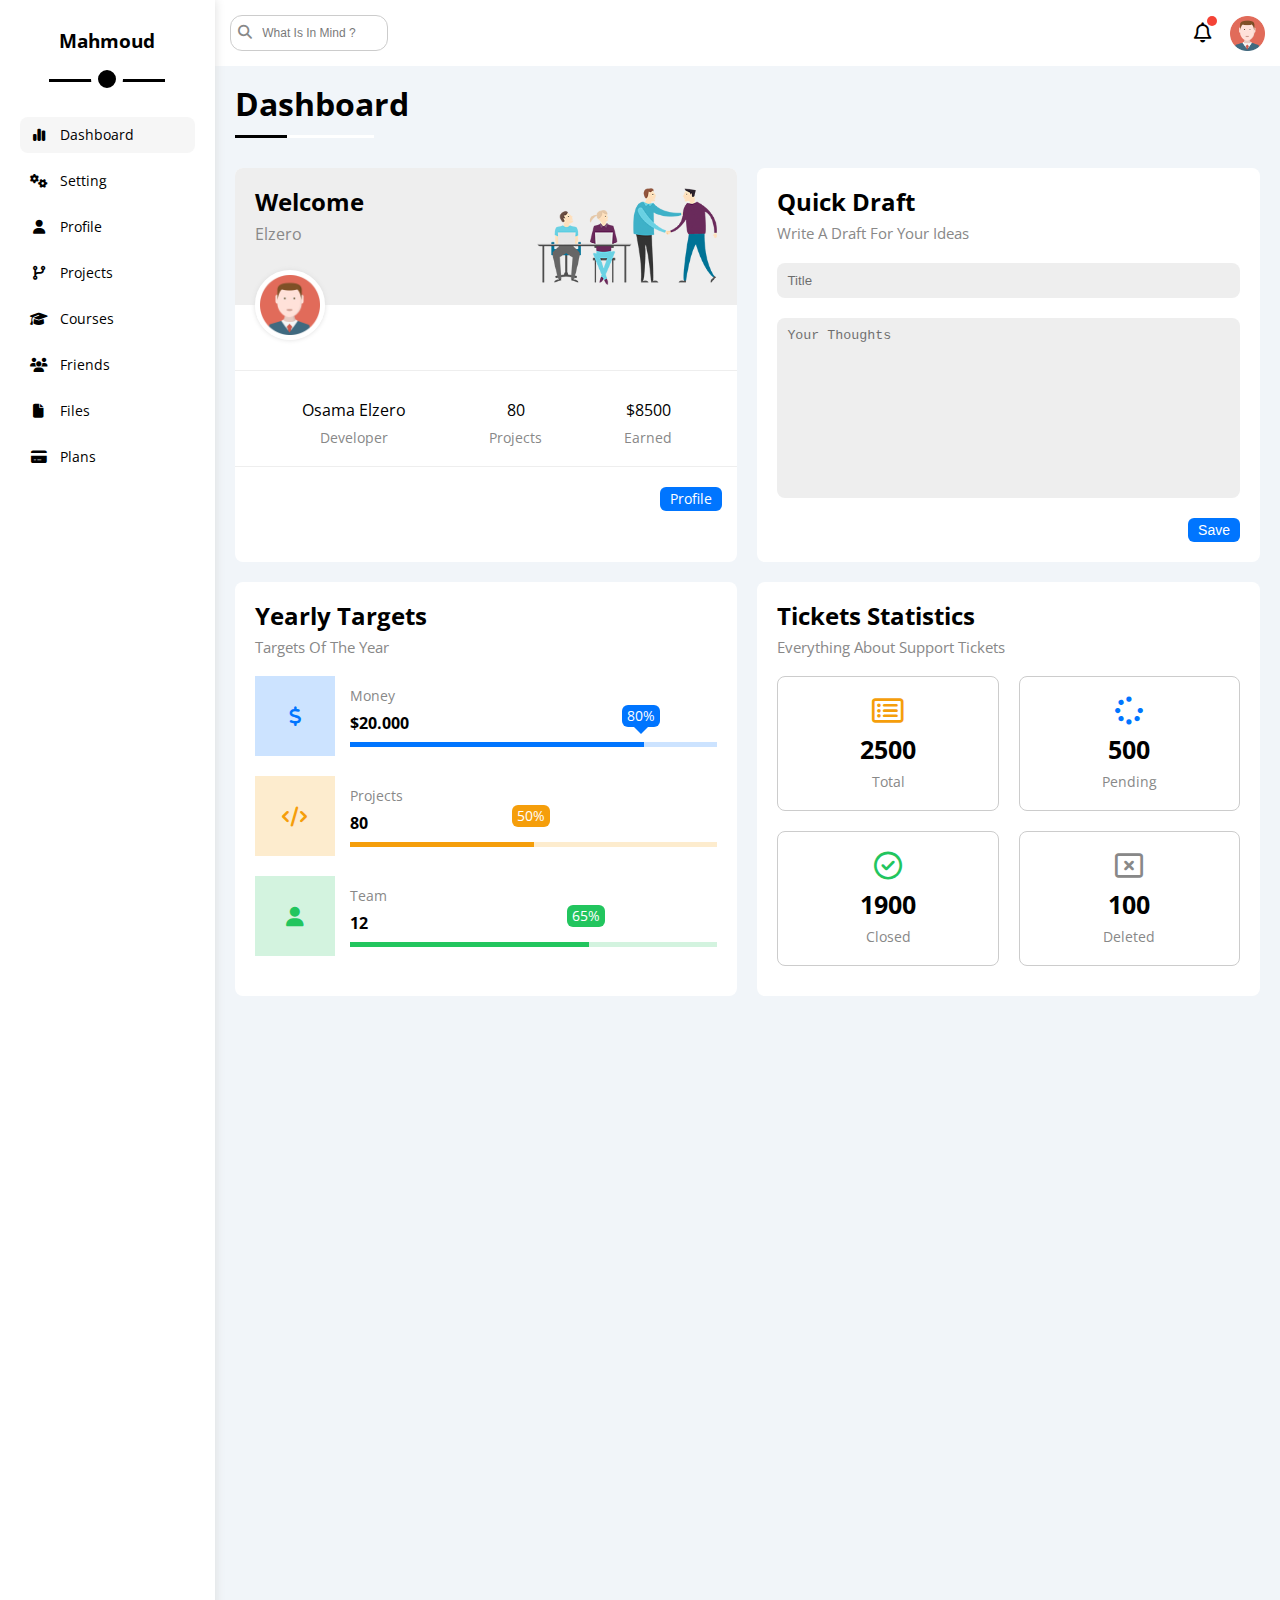
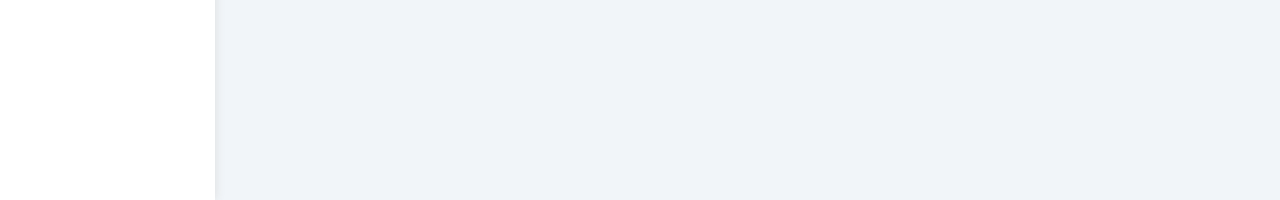
==== Dashboard/index.html @ 04a189db "initial files upload" ====
<!DOCTYPE html>
<html lang="en">

<head>
    <meta charset="UTF-8">
    <meta name="viewport" content="width=device-width, initial-scale=1.0">
    <!-- font awasome library -->
    <link rel="stylesheet" href="css/all.min.css">
    <link rel="stylesheet" href="css/normalize.css">
    <link rel="stylesheet" href="css/FrameWork.css">
    <!-- main css file -->
    <link rel="stylesheet" href="css/ultimate.css">
    <!-- google font -->
    <link rel="preconnect" href="https://fonts.googleapis.com">
    <link rel="preconnect" href="https://fonts.gstatic.com" crossorigin>
    <link href="https://fonts.googleapis.com/css2?family=Open+Sans:wght@300;400;500;600;700;800&display=swap" rel="stylesheet">
    <title>Dashboard</title>
</head>

<body>
    <div class="container d-flex">

        <!-- start sidebar -->
        <div class="sidebar bg-white p-20 p-relative">
            <h3 class="p-relative text-cen mt-0 m-20">mahmoud</h3>
            <ul>
                <li>
                    <a href="#" class="active d-flex align-cen fs-14 c-black rad-8 p-10">
                        <i class="fa-solid fa-chart-simple fa-fw"></i>
                        <span class="hide-mobile">Dashboard</span>
                    </a>
                </li>
                <li>
                    <a href="#" class="d-flex align-cen fs-14 c-black rad-8 p-10">
                        <i class="fa-solid fa-gears fa-fw"></i>
                        <span class="hide-mobile">setting</span>
                    </a>
                </li>
                <li>
                    <a href="#" class="d-flex align-cen fs-14 c-black rad-8 p-10">
                        <i class="fa-solid fa-user fa-fw"></i>
                        <span class="hide-mobile">profile</span>
                    </a>
                </li>
                <li>
                    <a href="#" class="d-flex align-cen fs-14 c-black rad-8 p-10">
                        <i class="fa-solid fa-code-branch fa-fw"></i>
                        <span class="hide-mobile">projects</span>
                    </a>
                </li>
                <li>
                    <a href="#" class="d-flex align-cen fs-14 c-black rad-8 p-10">
                        <i class="fa-solid fa-graduation-cap fa-fw"></i>
                        <span class="hide-mobile">courses</span>
                    </a>
                </li>
                <li>
                    <a href="#" class="d-flex align-cen fs-14 c-black rad-8 p-10">
                        <i class="fa-solid fa-users fa-fw"></i>
                        <span class="hide-mobile">friends</span>
                    </a>
                </li>
                <li>
                    <a href="#" class="d-flex align-cen fs-14 c-black rad-8 p-10">
                        <i class="fa-solid fa-file fa-fw"></i>
                        <span class="hide-mobile">files</span>
                    </a>
                </li>
                <li>
                    <a href="#" class="d-flex align-cen fs-14 c-black rad-8 p-10">
                        <i class="fa-solid fa-credit-card fa-fw"></i>
                        <span class="hide-mobile">plans</span>
                    </a>
                </li>
            </ul>
        </div>
        <!-- end sidebar -->
        <!-- -------------------------------------------------------------------- -->
        <div class="content w-full">
            <!-- start header -->
            <div class="header bg-white p-15 normal-flex">
                <div class="search">
                    <i class="fas fa-search fa-fw"></i>
                    <input class="p-10" type="search" placeholder="what is in mind ?">
                </div>
                <div class="icons d-flex align-cen">
                    <span class="p-relative">
                        <i class="fa-regular fa-bell fa-lg"></i>
                    </span>
                    <img src="images/avatar.png" alt="header-img">
                </div>
            </div>
            <!-- end header -->
            <h1 class="p-relative m-20">Dashboard</h1>
            <!-- start grid -->
            <div class="wrapper d-grid gap-20">
                <div class="w bg-white block-mobile text-cen-mobile rad-8">
                    <div class="header normal-flex bg-eee p-20">
                        <div class="text">
                            <h2>welcome</h2>
                            <p>elzero</p>
                        </div>
                        <img class="hide-mobile" src="images/welcome.png" alt="welcome section">
                    </div>
                    <div class="pro-pic">
                        <div class="img">
                            <img src="images/avatar.png" alt="profile picture">
                        </div>
                    </div>
                    <div class="info">
                        <ul class="d-flex fs-14 align-cen space-evenly p-20">
                            <li class="text-cen">
                                <h3 class="m-10 f-w-normal ">osama elzero</h3>
                                <p class="c-grey">developer</p>
                            </li>
                            <li class=" text-cen">
                                <h3 class="p-10 text-cen f-w-normal">80</h3>
                                <p class="c-grey ">projects</p>
                            </li>
                            <li class=" text-cen">
                                <h3 class="p-10 text-cen f-w-normal">$8500</h3>
                                <p class="c-grey ">earned</p>
                            </li>
                        </ul>
                    </div>
                    <a class="fs-14 d-block w-fit rad-6 bg-blue c-white btn-shape" href="#">profile</a>
                </div>
                <div class="q-d bg-white p-20 rad-8">
                    <h2 class="mb-10">quick draft</h2>
                    <p class="mb-20 c-grey fs-15">write a draft for your ideas</p>
                    <form action="">
                        <input class="d-block mb-20 w-full p-10 b-none bg-eee rad-8" type="text" placeholder="title">
                        <textarea class="d-block mb-20 w-full p-10 b-none bg-eee rad-8" placeholder="your thoughts"></textarea>
                        <input class="d-block bg-blue b-none fs-14 w-fit c-white rad-6 btn-shape" type="submit" value="save">
                    </form>
                </div>
                <div class="y-t bg-white p-20 rad-8">
                    <h2 class="mb-10">yearly targets</h2>
                    <p class="mb-20 c-grey fs-15">targets of the year</p>
                    <div class="box blue mb-20 d-flex align-cen">
                        <div class="icon flex-center">
                            <i class="fa-solid fa-dollar-sign fa-lg c-blue "></i>
                        </div>
                        <div class="details">
                            <span class="fs-14 c-grey">money</span>
                            <span class="d-block mt-10 mb-10 fw-bold">$20.000</span>
                            <div class="prog p-relative">
                                <span class="blue bg-blue" style="width: 80%;">
                                <span class="bg-blue">80%</span>
                                </span>
                            </div>
                        </div>
                    </div>
                    <div class="box orange mb-20 d-flex align-cen">
                        <div class="icon flex-center">
                            <i class="fa-solid fa-code fa-lg c-orange "></i>
                        </div>
                        <div class="details">
                            <span class="fs-14 c-grey">projects</span>
                            <span class="d-block mt-10 mb-10 fw-bold">80</span>
                            <div class="prog p-relative">
                                <span class="orange bg-orange" style="width: 50%;">
                                <span class="bg-orange">50%</span>
                                </span>
                            </div>
                        </div>
                    </div>
                    <div class="box green mb-20 d-flex align-cen">
                        <div class="icon flex-center">
                            <i class="fa-solid fa-user fa-lg c-green"></i>
                        </div>
                        <div class="details">
                            <span class="fs-14 c-grey">team</span>
                            <span class="d-block mt-10 mb-10 fw-bold">12</span>
                            <div class="prog p-relative">
                                <span class="green bg-green" style="width: 65%;">
                                <span class="bg-green">65%</span>
                                </span>
                            </div>
                        </div>
                    </div>
                </div>
                <div class="t-s bg-white p-20 rad-8">
                    <h2 class="mb-10">Tickets Statistics</h2>
                    <p class="mb-20 c-grey fs-15">Everything About Support Tickets</p>
                    <div class="container-box d-flex text-cen wrap gap-20">
                        <div class="box p-20 rad-8 fs-14 c-grey">
                            <i class="fa-regular fa-rectangle-list fa-2x mb-10 c-orange"></i>
                            <span class="d-block c-black fw-bold fs-25 mb-10">2500</span>
                            total
                        </div>
                        <div class="box p-20 rad-8 fs-14 c-grey">
                            <i class="fa-solid fa-spinner fa-2x mb-10 c-blue"></i>
                            <span class="d-block c-black fw-bold fs-25 mb-10">500</span>
                            pending
                        </div>
                        <div class="box p-20 rad-8 fs-14 c-grey">
                            <i class="fa-regular fa-circle-check fa-2x mb-10 c-green"></i>
                            <span class="d-block c-black fw-bold fs-25 mb-10">1900</span>
                            closed
                        </div>
                        <div class="box p-20 rad-8 fs-14 c-grey">
                            <i class="fa-regular fa-rectangle-xmark fa-2x mb-10 c-red"></i>
                            <span class="d-block c-black fw-bold fs-25 mb-10">100</span>
                            deleted
                        </div>
                    </div>
                </div>
            </div>
            <!-- end grid -->
        </div>
    
    </div>
</body>

</html>
---- Dashboard/css/FrameWork.css ----
:root{
    --blue-col: #0075ff;
    --blue-col-alt: #0d69d5;
    --orange-col: #f59e0b;
    --green-col: #22c55e;
    --red-col: #f44336;
    --gray-col: #888;
}
/* start box */
.d-block{
    display: block;
}
.d-flex{
    display: flex;
}
.space-evenly{
    justify-content: space-around;
}
.align-cen{
    align-items: center;
}
.wrap{
    flex-wrap: wrap;
}
.d-grid{
    display: grid;
}
.gap-20{
    gap: 20px;
}
.w-full{
    width: 100%;
}
.w-fit{
    width: fit-content;
}
/* end box */
/* --------------------------------------- */
/* start padding and margin and border*/
.p-10{
    padding: 10px;
}
.p-15{
    padding: 15px;
}
.p-20{
    padding: 20px;
}
.m-10{
    margin: 10px;
}
.m-20{
    margin: 20px;
}
.mt-10{
    margin-top: 10px;
}
.mt-0{
    margin-top: 0;
}
.mb-10{
    margin-bottom: 10px;
}
.mb-20{
    margin-bottom: 20px;
}
.b-none{
    border: none;
}
.rad-6{
    border-radius: 6px;
}
.rad-8{
    border-radius: 8px;
}
/* end padding and margin and border*/
/* ------------------------------------------ */
/* start color */
.bg-white{
    background-color: white;
}
.bg-blue{
    background-color: var(--blue-col);
}
.bg-orange{
    background-color: var(--orange-col);
}
.bg-green{
    background-color: var(--green-col);
}
.bg-eee{
    background-color: #eee;
}
.c-black{
    color: black;
}
.c-white{
    color: white;
}
.c-grey{
    color: var(--gray-col);
}
.c-blue{
    color: var(--blue-col);
}
.c-orange{
    color: var(--orange-col);
}
.c-green{
    color: var(--green-col);
}
/* end color */
/* --------------------------------------------- */
/* start position */
.p-relative{
    position: relative;
}
/* end position */
/* ----------------------------------------------- */
/* start font */
.text-cen{
    text-align: center;
}
.fs-14{
    font-size: 14px;
}
.fs-15{
    font-size: 15px;
}
.fs-25{
    font-size: 25px;
}
.f-w-normal{
    font-weight: normal;
}
.fw-bold{
    font-weight: bold;
}
/* end font */
/* ---------------------------------------------- */
/* start media */
@media (max-width: 767px) {
    .hide-mobile{
        display: none;
    }
}
@media (max-width: 767px) {
    .text-cen-mobile{
        text-align: center;
    }
    .block-mobile{
        display: block;
    }
}
/* end media */
/* --------------------------------------------- */
/* start componant */
.flex-center{
    display: flex;
    justify-content: center;
    align-items: center;
}
.normal-flex{
    display: flex;
    justify-content: space-between;
    align-items: center;
}
.btn-shape{
    padding: 4px 10px;
}
/* end componant */
---- Dashboard/css/ultimate.css ----
:root{
    --main-transition: 0.4s;
    --blue-col: #0075ff;
    --blue-col-alt: #0d69d5;
    --orange-col: #f59e0b;
    --green-col: #22c55e;
    --red-col: #f44336;
    --gray-col: #888;
}
*{
    box-sizing: border-box;
    margin: 0;
    padding: 0;
    text-transform: capitalize;
}
*:focus{
    outline: none;
}
body{
    font-family: 'Open Sans', sans-serif;
    margin: 0;
}
ul{
    list-style: none;
    padding: 0;
}
a{
    text-decoration: none;
}
::-webkit-scrollbar{
    width: 15px;
}
::-webkit-scrollbar-track{
    background-color: white;
}
::-webkit-scrollbar-thumb{
    background-color: var(--blue-col);
}
::-webkit-scrollbar-thumb:hover{
    background-color: var(--blue-col-alt);
}
.container{
    background-color: #f1f5f9;
    min-height: 200vh;
}
.container .content h1{
    width: fit-content;
    padding-bottom: 15px;
    margin-bottom: 30px;
}
.container .content h1::before,
.container .content h1::after{
    content: "";
    position: absolute;
    height: 3px;
    left: 0;
    bottom: 0;
}
.container .content h1::before{
    width: 80%;
    background-color: white;
}
.container .content h1::after{
    width: 30%;
    background-color: black;
}
/* --------------------------------------------------- */
/* start sidebar */
.content{
    overflow: hidden;
}
.container .sidebar{
    width: 250px;
    box-shadow: 0 0 10px #ddd;
}
.container .sidebar h3{
    margin-bottom: 55px;
    width: fit-content;
    margin-left: auto;
    margin-right: auto;
    padding: 10px;
}
.container .sidebar h3::before,
.container .sidebar h3::after{
    content: "";
    position: absolute;
    background-color: black;
}
.container .sidebar h3::before{
    width: 100%;
    height: 3px;
    bottom: -20px;
    left: 0;
}
.container .sidebar h3::after{
    width: 18px;
    height: 18px;
    border-radius: 50%;
    border: 7px solid white;
    bottom: -33px;
    left: 50%;
    transform: translateX(-50%);
}
.container .sidebar ul li a{
    transition: var(--main-transition);
    margin-bottom: 10px;
}
.container .sidebar ul li a:hover,
.container .sidebar ul li a.active{
    background-color: #f6f6f6;
}
.container .sidebar ul li a span{
    font-size: 14px;
    margin-left: 12px;
}
@media (max-width: 767px) {
    .container .sidebar{
        width: 60px;
        padding: 10px
    }
    .container .sidebar h3{
        font-size: 10px;
        margin: 0 auto 0 -5px;
        padding: 10px 0 20px;
    }
    .container .sidebar h3::before,
    .container .sidebar h3::after{
        display: none;
    }
    .container .sidebar ul li a{
        margin-bottom: 5px;
    }
}
/* end sidebar */
/* ------------------------------------------------- */
/* start content header */
.container .content .header .search{
    border: 1px solid #ccc;
    border-radius: 12px;
    padding: 5px;
}
.container .content .header .search i{
    color: var(--gray-col);
    font-size: 14px;
    font-weight: bold;
}
.container .content .header .search input{
    padding: 5px;
    width: 125px;
    border: none;
    font-size: 12px;
    transition: var(--main-transition);
}
.container .content .header .search input:focus{
    width: 170px;
}
.container .content .header .search input:focus::placeholder{
    color: white;
}
.container .content .header .icons span{
    margin-right: 18px;
}
.container .content .header .icons span::before{
    content: "";
    position: absolute;
    width: 10px;
    height: 10px;
    border-radius: 50%;
    background-color: var(--red-col);
    right: -5px;
    top: -8px;
}
.container .content .header .icons img{
    width: 35px;
}
/* end content header */
/* ----------------------------------- */
/* start grid */
.wrapper{
    grid-template-columns: repeat(auto-fill , minmax(450px, 1fr));
    margin-left: 20px;
    margin-right: 20px;
}
@media (max-width: 767px) {
    .wrapper{
        grid-template-columns: minmax(200px , 1fr);
        margin: 0 10px;
    }
}
/* start welcome */
.container .content .wrapper .w{
    overflow: hidden;
}
.container .content .wrapper .w .header .text{
    align-self: start;
} 
.container .content .wrapper .w .header .text h2{
    margin: 0 0 10px 0;
} 
.container .content .wrapper .w .header .text p{
    color: var(--gray-col);
} 
.container .content .wrapper .w .header img{
    max-width: 100%;
    width: 180px;
}
.container .content .wrapper .w .info ul {
    border-top: 1px solid #eee;
    border-bottom: 1px solid #eee;
}
.container .content .wrapper .w .pro-pic{
    height: 100px;
} 
.container .content .wrapper .w .pro-pic .img{
    width: 70px;
    height: 70px;
    border: 5px solid white;
    border-radius: 50%;
    box-shadow: 0 0 5px #ddd;
    margin-left: 20px;
    margin-top: -35px;
}
.container .content .wrapper .w .pro-pic .img img{
    max-width: 100%;
}
.container .content .wrapper .w a{
    margin: 20px 15px 30px auto;
}
.container .content .wrapper .w a:hover{
    background-color: var(--blue-col-alt);
}
@media (max-width: 767px) {
    .container .content .wrapper .w .header .text{
        flex: 1;
    }
    .container .content .wrapper .w .pro-pic .img{
        margin: 0 auto;
    }
}
/* end welcome */
/* -------------------------------- */
/* start q-d */
.q-d form textarea{
    resize: none;
    min-height: 180px;
}
.q-d form input[type=submit]{
    margin: 10px 0 0 auto;
    transition: var(--main-transition);
    cursor: pointer;
}
.q-d form input[type=submit]:hover{
    background-color: var(--blue-col-alt);
}
/* end q-d */
/* ------------------------------- */
/* start targets */
.y-t .box .icon{
    width: 80px;
    height: 80px;
    margin-right: 15px;
}
.y-t .details{
    flex: 1;
}
.y-t .details .prog{
    height: 5px;
}
.y-t .details .prog > span{
    position: absolute;
    left: 0;
    top: 0;
    height: 100%;
}
.y-t .details .prog > span span{
    position: absolute;
    bottom: 20px;
    right: -16px;
    color: white;
    padding: 3px 5px;
    border-radius: 6px;
    font-size: 14px;
}
.y-t .details .prog > .blue span::before{
    content: "";
    position: absolute;
    border-color: transparent;
    border-width: 7px;
    border-style: solid;
    bottom: -14px;
    border-top-color: var(--blue-col);
    left: 50%;
    transform: translateX(-50%);
}
.y-t .details .prog > .orange span::before{
    border-top-color: var(--orange-col);
}
.y-t .details .prog > .green span::before{
    border-top-color: var(--green-col);
}
.blue .icon ,
.blue .prog{
    background-color: rgb(0 117 255 / 20%);
}
.orange .icon ,
.orange .prog{
    background-color: rgb(245 158 11 / 20%);
}
.green .icon ,
.green .prog{
    background-color: rgb(34 197 94 / 20%);
}
/* end targets */
/* start statistics  */
.t-s .container-box .box{
    border: 1px solid #ccc;
    width: calc(50% - 10px);
}
@media (max-width: 767px) {
    .t-s .container-box .box{
        width: 100%;
    }
}
/* end statistics  */
/* ---------------------------------- */
/* end grid */
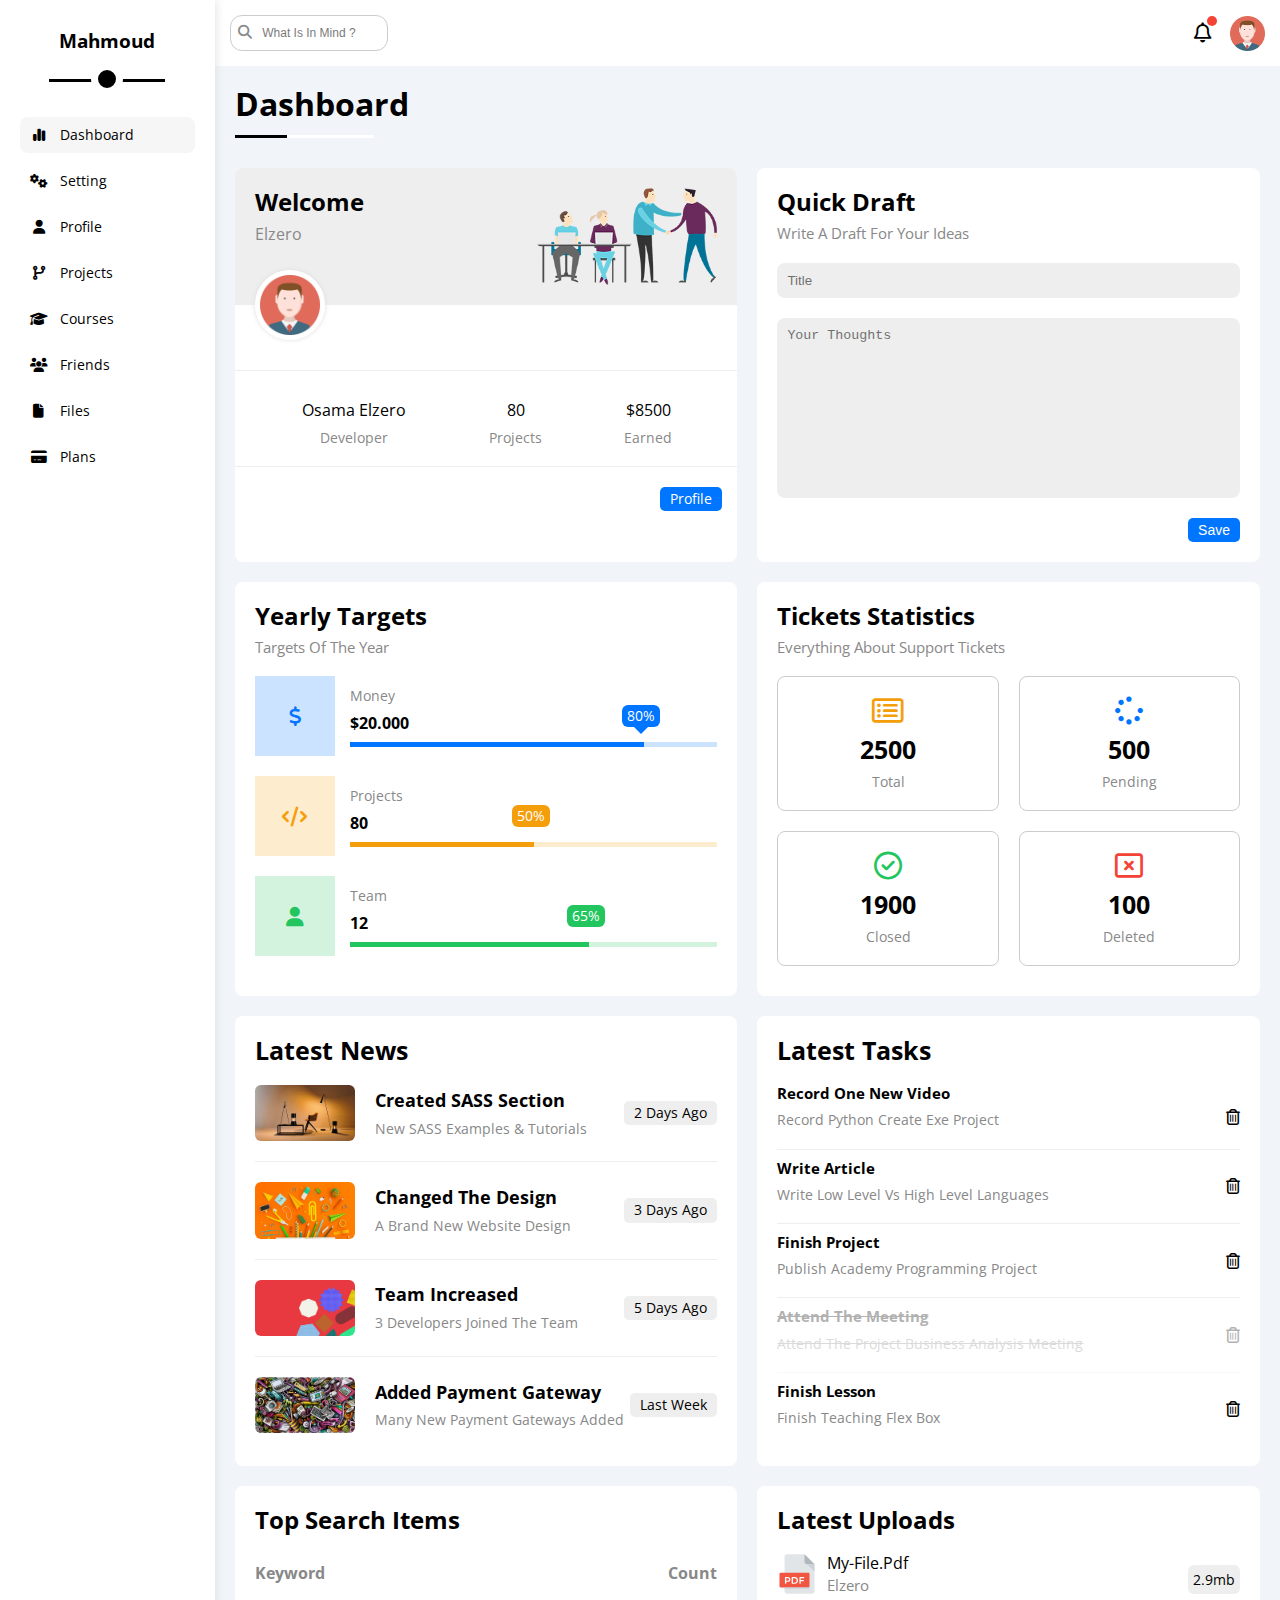
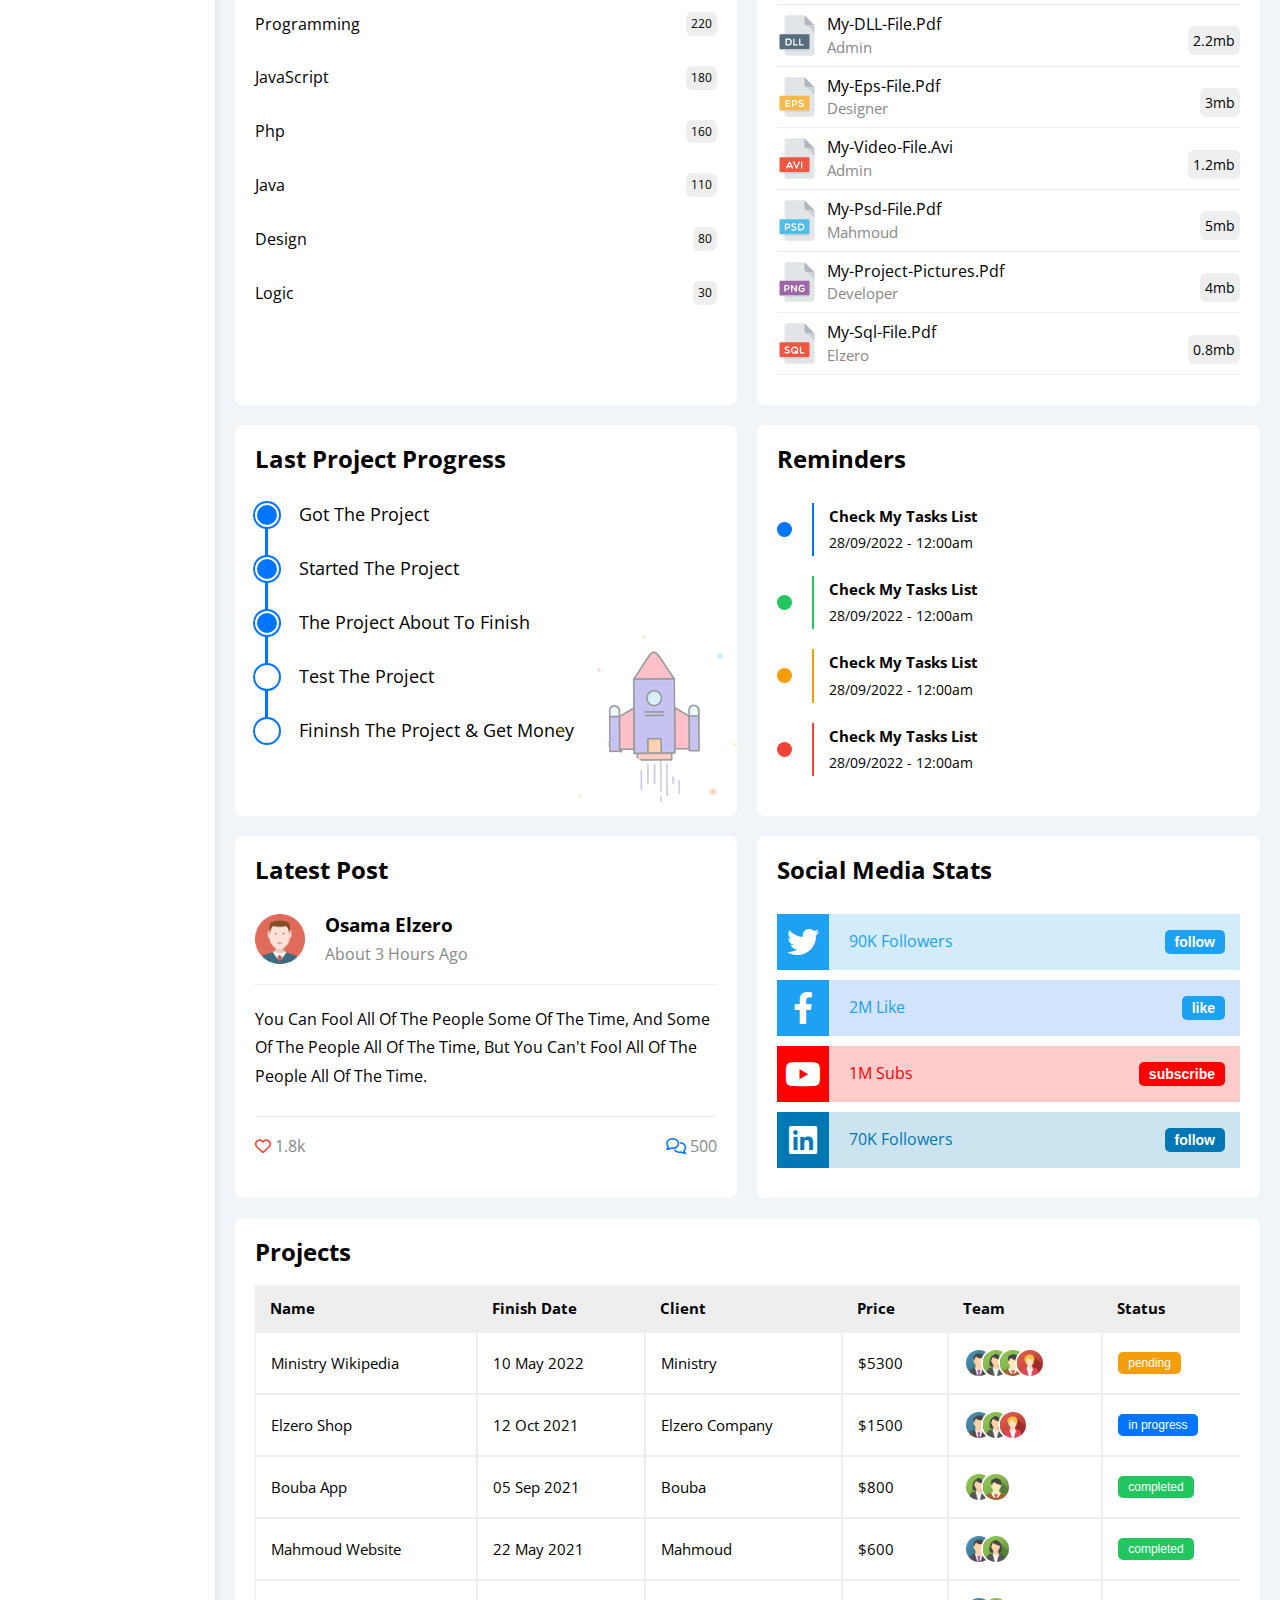
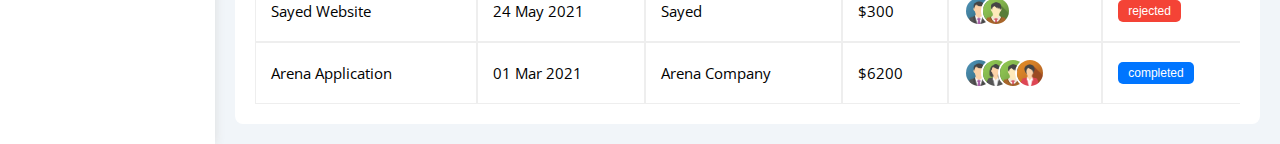
==== commit ed478e7c: "inhancement" ====
--- a/Dashboard/index.html
+++ b/Dashboard/index.html
@@ -19,7 +19,9 @@
 
 <body>
     <div class="container d-flex">
-
+        <!-- for fixed side bar --
+        <div class="test p-20"></div>-->
+        <!-- ---------------------------- -->
         <!-- start sidebar -->
         <div class="sidebar bg-white p-20 p-relative">
             <h3 class="p-relative text-cen mt-0 m-20">mahmoud</h3>
@@ -206,8 +208,386 @@
                         </div>
                     </div>
                 </div>
+                <div class="l-n bg-white rad-8 p-20">
+                    <h2 class="fs-25 mb-20 text-cen-mobile">Latest News</h2>
+                    <div class="row d-flex align-cen text-cen-mobile block-mobile bb-eee">
+                        <img class="rad-6" src="images/news-01.png" alt="news1">
+                        <div class="info">
+                            <h3 class="fs-18">Created SASS Section</h3>
+                            <p class="fs-14 c-grey">new SASS Examples & Tutorials</p>
+                        </div>
+                        <div class="date btn-shape bg-eee fs-14">2 Days Ago</div>
+                    </div>
+                    <div class="row d-flex align-cen text-cen-mobile block-mobile bb-eee">
+                        <img class="rad-6" src="images/news-02.png" alt="news2">
+                        <div class="info">
+                            <h3 class="fs-18">Changed The Design</h3>
+                            <p class="fs-14 c-grey">A Brand New Website Design</p>
+                        </div>
+                        <div class="date btn-shape bg-eee fs-14">3 Days Ago</div>
+                    </div>
+                    <div class="row d-flex align-cen text-cen-mobile block-mobile bb-eee">
+                        <img class="rad-6" src="images/news-03.png" alt="news3">
+                        <div class="info">
+                            <h3 class="fs-18">Team Increased</h3>
+                            <p class="fs-14 c-grey">3 Developers Joined The Team</p>
+                        </div>
+                        <div class="date btn-shape bg-eee fs-14">5 Days Ago</div>
+                    </div>
+                    <div class="row d-flex align-cen text-cen-mobile block-mobile">
+                        <img class="rad-6" src="images/news-04.png" alt="news4">
+                        <div class="info">
+                            <h3 class="fs-18">Added Payment Gateway</h3>
+                            <p class="fs-14 c-grey">Many New Payment Gateways Added</p>
+                        </div>
+                        <div class="date btn-shape bg-eee fs-14">last week</div>
+                    </div>
+                </div>
+                <div class="l-t bg-white p-20 rad-8">
+                    <h2 class="mb-20 fs-25 text-cen-mobile">Latest Tasks</h2>
+                    <div class="box d-flex align-cen bb-eee">
+                        <div class="text">
+                            <h3 class="fs-15 mb-10">Record One New Video</h3>
+                            <p class="fs-14 c-grey mb-20">Record Python Create Exe Project</p>
+                        </div>
+                        <i class="fa-regular fa-trash-can"></i>
+                    </div>
+                    <div class="box d-flex align-cen bb-eee">
+                        <div class="text">
+                            <h3 class="fs-15 mb-10 mt-10">Write Article</h3>
+                            <p class="fs-14 c-grey mb-20">Write Low Level vs High Level Languages</p>
+                        </div>
+                        <i class="fa-regular fa-trash-can"></i>
+                    </div>
+                    <div class="box d-flex align-cen bb-eee">
+                        <div class="text">
+                            <h3 class="fs-15 mb-10 mt-10">Finish Project</h3>
+                            <p class="fs-14 c-grey mb-20">Publish Academy Programming Project</p>
+                        </div>
+                        <i class="fa-regular fa-trash-can"></i>
+                    </div>
+                    <div class="box d-flex align-cen op-03 bb-eee">
+                        <div class="text">
+                            <h3 class="fs-15 mb-10 mt-10"><del>Attend The Meeting</del></h3>
+                            <p class="fs-14 delete c-grey mb-20"><del>Attend The Project Business Analysis Meeting</del></p>
+                        </div>
+                        <i class="fa-regular fa-trash-can"></i>
+                    </div>
+                    <div class="box d-flex align-cen">
+                        <div class="text">
+                            <h3 class="fs-15 mb-10 mt-10">Finish Lesson</h3>
+                            <p class="fs-14 c-grey mb-20">Finish Teaching Flex Box</p>
+                        </div>
+                        <i class="fa-regular fa-trash-can"></i>
+                    </div>
+                </div>
+                <div class="t-s-i bg-white p-20 rad-8">
+                    <h2 class="mb-30">top search items</h2>
+                    <div class="main-row normal-flex mb-30">
+                        <p class="c-grey fw-bold">keyword</p>
+                        <p class="c-grey fw-bold">count</p>
+                    </div>
+                    <div class="row normal-flex mb-30">
+                        <p>Programming</p>
+                        <span class="bg-eee p-5 rad-6 fs-12">220</span>
+                    </div>
+                    <div class="row normal-flex mb-30">
+                        <p>javaScript</p>
+                        <span class="bg-eee p-5 rad-6 fs-12">180</span>
+                    </div>
+                    <div class="row normal-flex mb-30">
+                        <p>php</p>
+                        <span class="bg-eee p-5 rad-6 fs-12">160</span>
+                    </div>
+                    <div class="row normal-flex mb-30">
+                        <p>java</p>
+                        <span class="bg-eee p-5 rad-6 fs-12">110</span>
+                    </div>
+                    <div class="row normal-flex mb-30">
+                        <p>Design</p>
+                        <span class="bg-eee p-5 rad-6 fs-12">80</span>
+                    </div>
+                    <div class="row normal-flex mb-30">
+                        <p>logic</p>
+                        <span class="bg-eee p-5 rad-6 fs-12">30</span>
+                    </div>
+                </div>
+                <div class="l-u bg-white p-20 rad-8">
+                    <h2 class="mb-20">latest uploads</h2>
+                    <div class="row normal-flex mb-10 bb-eee">
+                        <div class="left d-flex mb-10">
+                            <img class="mr-10" src="images/pdf.svg" alt="pdf" width="40px">
+                            <div class="text">
+                                <p class="mb-5 f-w-normal">my-file.pdf</p>
+                                <p class="c-grey fs-15">elzero</p>
+                            </div>
+                        </div>
+                        <div class="right">
+                            <span class="fs-14 bg-eee p-5 rad-6">2.9mb</span>
+                        </div>
+                    </div>
+                    <div class="row normal-flex mb-10 bb-eee">
+                        <div class="left d-flex mb-10">
+                            <img class="mr-10" src="images/dll.svg" alt="dll" width="40px">
+                            <div class="text">
+                                <p class="mb-5 f-w-normal">My-DLL-File.pdf</p>
+                                <p class="c-grey fs-15">admin</p>
+                            </div>
+                        </div>
+                        <div class="right">
+                            <span class="fs-14 bg-eee p-5 rad-6">2.2mb</span>
+                        </div>
+                    </div>
+                    <div class="row normal-flex mb-10 bb-eee">
+                        <div class="left d-flex mb-10">
+                            <img class="mr-10" src="images/eps.svg" alt="ebs" width="40px">
+                            <div class="text">
+                                <p class="mb-5 f-w-normal">My-Eps-File.pdf</p>
+                                <p class="c-grey fs-15">designer</p>
+                            </div>
+                        </div>
+                        <div class="right">
+                            <span class="fs-14 bg-eee p-5 rad-6">3mb</span>
+                        </div>
+                    </div>
+                    <div class="row normal-flex mb-10 bb-eee">
+                        <div class="left d-flex mb-10">
+                            <img class="mr-10" src="images/avi.svg" alt="pdf" width="40px">
+                            <div class="text">
+                                <p class="mb-5 f-w-normal">My-Video-File.avi</p>
+                                <p class="c-grey fs-15">admin</p>
+                            </div>
+                        </div>
+                        <div class="right">
+                            <span class="fs-14 bg-eee p-5 rad-6">1.2mb</span>
+                        </div>
+                    </div>
+                    <div class="row normal-flex mb-10 bb-eee">
+                        <div class="left d-flex mb-10">
+                            <img class="mr-10" src="images/psd.svg" alt="psd" width="40px">
+                            <div class="text">
+                                <p class="mb-5 f-w-normal">My-Psd-File.pdf</p>
+                                <p class="c-grey fs-15">mahmoud</p>
+                            </div>
+                        </div>
+                        <div class="right">
+                            <span class="fs-14 bg-eee p-5 rad-6">5mb</span>
+                        </div>
+                    </div>
+                    <div class="row normal-flex mb-10 bb-eee">
+                        <div class="left d-flex mb-10">
+                            <img class="mr-10" src="images/png.svg" alt="png" width="40px">
+                            <div class="text">
+                                <p class="mb-5 f-w-normal">my-project-pictures.pdf</p>
+                                <p class="c-grey fs-15">developer</p>
+                            </div>
+                        </div>
+                        <div class="right">
+                            <span class="fs-14 bg-eee p-5 rad-6">4mb</span>
+                        </div>
+                    </div>
+                    <div class="row normal-flex mb-10 bb-eee">
+                        <div class="left d-flex mb-10">
+                            <img class="mr-10" src="images/sql.svg" alt="pdf" width="40px">
+                            <div class="text">
+                                <p class="mb-5 f-w-normal">my-sql-file.pdf</p>
+                                <p class="c-grey fs-15">elzero</p>
+                            </div>
+                        </div>
+                        <div class="right">
+                            <span class="fs-14 bg-eee p-5 rad-6">0.8mb</span>
+                        </div>
+                    </div>
+                </div>
+                <div class="l-p-p bg-white rad-8 p-20 p-relative">
+                    <h2 class="mb-30">Last Project Progress</h2>
+                    <ul class="p-relative">
+                        <li class="done fs-18 p-relative d-flex align-cen mt-30">Got The Project</li>
+                        <li class="done fs-18 p-relative d-flex align-cen mt-30">started The Project</li>
+                        <li class="done fs-18 p-relative d-flex align-cen mt-30">The Project about to finish</li>
+                        <li class="crnt fs-18 p-relative d-flex align-cen mt-30">test The Project</li>
+                        <li class="fs-18 p-relative d-flex align-cen mt-30">fininsh The Project & get money</li>
+                    </ul>
+                    <img class="hide-mobile" src="images/project.png" alt="latest project progress">
+                </div>
+                <div class="reminders bg-white rad-8 p-20">
+                    <h2 class="mb-30">reminders</h2>
+                    <div class="row p-relative d-flex align-cen mb-20 .blue">
+                        <span class="d-block bg-blue"></span>
+                        <div class="text ml-20 pl-15 p-5">
+                            <h3 class="fs-15 mb-10">Check My Tasks List</h3>
+                            <p class="fs-14">28/09/2022 - 12:00am</p>
+                        </div>
+                    </div>
+                    <div class="green row p-relative d-flex align-cen mb-20">
+                        <span class="d-block bg-green"></span>
+                        <div class="text ml-20 pl-15 p-5">
+                            <h3 class="fs-15 mb-10">Check My Tasks List</h3>
+                            <p class="fs-14">28/09/2022 - 12:00am</p>
+                        </div>
+                    </div>
+                    <div class="orange row p-relative d-flex align-cen mb-20">
+                        <span class="d-block bg-orange"></span>
+                        <div class="text ml-20 pl-15 p-5">
+                            <h3 class="fs-15 mb-10">Check My Tasks List</h3>
+                            <p class="fs-14">28/09/2022 - 12:00am</p>
+                        </div>
+                    </div>
+                    <div class="red row p-relative d-flex align-cen mb-20 .blue">
+                        <span class="d-block bg-red"></span>
+                        <div class="text ml-20 pl-15 p-5">
+                            <h3 class="fs-15 mb-10">Check My Tasks List</h3>
+                            <p class="fs-14">28/09/2022 - 12:00am</p>
+                        </div>
+                    </div>
+                </div>
+                <div class="l-p p-20 rad-8 bg-white">
+                    <h2 class="mb-30">latest post</h2>
+                    <div class="d-flex align-cen">
+                        <img class="" src="images/avatar.png" alt="latest post">
+                        <div class="text ml-20">
+                            <h3 class="mb-10">Osama Elzero</h3>
+                            <p class="c-grey">About 3 Hours Ago</p>
+                        </div>
+                    </div>
+                    <p class="bb-eee text-cen-mobile">
+                        You Can Fool All Of The People Some Of The Time, And Some Of The People All Of The Time, But You Can't Fool All Of The People All Of The Time.
+                    </p>
+                    <div class="footer normal-flex">
+                        <div class="left">
+                            <i class="fa-regular fa-heart c-red"></i>
+                            <span class="c-grey">1.8k</span>
+                        </div>
+                        <div class="right">
+                            <i class="fa-regular fa-comments c-blue"></i>
+                            <span class="c-grey">500</span>
+                        </div>
+                    </div>
+                </div>
+                <div class="s-m-s rad-8 bg-white p-20">
+                    <h2 class="mb-30">Social Media Stats</h2>
+                    <div class="box twtr mb-10 d-flex align-cen">
+                        <i class="fa-brands fa-twitter fa-2x c-white"></i>
+                        <div class="text p-15 normal-flex w-full">
+                            <p class="ml-5">90K followers</p>
+                            <button class="btn-shape c-white b-none">follow</button>
+                        </div>
+                    </div>
+                    <div class="box fcbk mb-10 d-flex align-cen">
+                        <i class="fa-brands fa-facebook-f fa-2x c-white"></i>
+                        <div class="text p-15 normal-flex w-full">
+                            <p class="ml-5">2M Like</p>
+                            <button class="btn-shape c-white b-none">like</button>
+                        </div>
+                    </div>
+                    <div class="box ytub mb-10 d-flex align-cen">
+                        <i class="fa-brands fa-youtube fa-2x c-white"></i>
+                        <div class="text p-15 normal-flex w-full">
+                            <p class="ml-5">1M Subs</p>
+                            <button class="btn-shape c-white b-none">subscribe</button>
+                        </div>
+                    </div>
+                    <div class="box lnkd mb-10 d-flex align-cen">
+                        <i class="fa-brands fa-linkedin fa-2x c-white"></i>
+                        <div class="text p-15 normal-flex w-full">
+                            <p class="ml-5">70K followers</p>
+                            <button class="btn-shape c-white b-none">follow</button>
+                        </div>
+                    </div>
+                </div>
             </div>
             <!-- end grid -->
+            <!-- ------------------------------------------------------------------ -->
+            <!-- start projects table -->
+            <div class="projects rad-8 bg-white p-20 m-20">
+                <h2 class="mb-20">projects</h2>
+                <div>
+                    <table class="w-full">
+                        <thead>
+                            <tr>
+                                <th>name</th>
+                                <th>finish date</th>
+                                <th>client</th>
+                                <th>price</th>
+                                <th>team</th>
+                                <th>status</th>
+                            </tr>
+                            </thead>
+                        <tr>
+                            <td>Ministry Wikipedia</td>
+                            <td>10 May 2022</td>
+                            <td>Ministry</td>
+                            <td>$5300</td>
+                            <td class="d-flex">
+                                <img src="images/team-01.png" alt="team1">
+                                <img src="images/team-02.png" alt="team2">
+                                <img src="images/team-03.png" alt="team3">
+                                <img src="images/team-05.png" alt="team5">
+                            </td>
+                            <td><button class="btn-shape b-none fs-12 c-white bg-orange">pending</button></td>
+                        </tr>
+                        <tr>
+                            <td>elzero shop</td>
+                            <td>12 oct 2021</td>
+                            <td>elzero company</td>
+                            <td>$1500</td>
+                            <td class="d-flex">
+                                <img src="images/team-01.png" alt="team1">
+                                <img src="images/team-02.png" alt="team2">
+                                <img src="images/team-05.png" alt="team5">
+                            </td>
+                            <td><button class="btn-shape b-none fs-12 c-white bg-blue">in progress</button></td>
+                        </tr>
+                        <tr>
+                            <td>bouba app</td>
+                            <td>05 sep 2021</td>
+                            <td>bouba</td>
+                            <td>$800</td>
+                            <td class="d-flex">
+                                <img src="images/team-02.png" alt="team2">
+                                <img src="images/team-03.png" alt="team3">
+                            </td>
+                            <td><button class="btn-shape b-none fs-12 c-white bg-green">completed</button></td>
+                        </tr>
+                        <tr>
+                            <td>mahmoud website</td>
+                            <td>22 May 2021</td>
+                            <td>mahmoud</td>
+                            <td>$600</td>
+                            <td class="d-flex">
+                                <img src="images/team-01.png" alt="team1">
+                                <img src="images/team-02.png" alt="team2">
+                            </td>
+                            <td><button class="btn-shape b-none fs-12 c-white bg-green">completed</button></td>
+                        </tr>
+                        <tr>
+                            <td>sayed website</td>
+                            <td>24 May 2021</td>
+                            <td>sayed</td>
+                            <td>$300</td>
+                            <td class="d-flex">
+                                <img src="images/team-01.png" alt="team1">
+                                <img src="images/team-03.png" alt="team3">
+                            </td>
+                            <td><button class="btn-shape b-none fs-12 c-white bg-red">rejected</button></td>
+                        </tr>
+                        <tr>
+                            <td>arena application</td>
+                            <td>01 Mar 2021</td>
+                            <td>arena company</td>
+                            <td>$6200</td>
+                            <td class="d-flex">
+                                <img src="images/team-01.png" alt="team1">
+                                <img src="images/team-02.png" alt="team2">
+                                <img src="images/team-03.png" alt="team3">
+                                <img src="images/team-04.png" alt="team4">
+                            </td>
+                            <td><button class="btn-shape b-none fs-12 c-white bg-blue">completed</button></td>
+                        </tr>
+                    </table>
+                </div>
+            </div>
+            <!-- end projects table -->
         </div>
     
     </div>
--- a/Dashboard/css/FrameWork.css
+++ b/Dashboard/css/FrameWork.css
@@ -37,6 +37,9 @@
 /* end box */
 /* --------------------------------------- */
 /* start padding and margin and border*/
+.p-5{
+    padding: 5px;
+}
 .p-10{
     padding: 10px;
 }
@@ -46,24 +49,63 @@
 .p-20{
     padding: 20px;
 }
+.pl-15{
+    padding-left: 15px;
+}
+.pb-10{
+    padding-bottom: 10px;
+}
 .m-10{
     margin: 10px;
 }
 .m-20{
     margin: 20px;
 }
+.mt-0{
+    margin-top: 0;
+}
 .mt-10{
     margin-top: 10px;
 }
-.mt-0{
-    margin-top: 0;
+.mt-20{
+    margin-top: 20px;
+}
+.mt-30{
+    margin-top: 30px;
+}
+.mr-10{
+    margin-right: 10px;
+}
+.mb-5{
+    margin-bottom: 5px;
 }
 .mb-10{
     margin-bottom: 10px;
 }
+.mb-15{
+    margin-bottom: 15px;
+}
 .mb-20{
     margin-bottom: 20px;
 }
+.mb-30{
+    margin-bottom: 30px;
+}
+.ml-5{
+    margin-left: 5px;
+}
+.ml-10{
+    margin-left: 10px;
+}
+.ml-20{
+    margin-left: 20px;
+}
+.ml-30{
+    margin-left: 30px;
+}
+.bb-eee{
+    border-bottom: 1px solid #eee;
+}
 .b-none{
     border: none;
 }
@@ -72,6 +114,9 @@
 }
 .rad-8{
     border-radius: 8px;
+}
+.op-03{
+    opacity: 0.3;
 }
 /* end padding and margin and border*/
 /* ------------------------------------------ */
@@ -88,6 +133,9 @@
 .bg-green{
     background-color: var(--green-col);
 }
+.bg-red{
+    background-color: var(--red-col);
+}
 .bg-eee{
     background-color: #eee;
 }
@@ -108,6 +156,9 @@
 }
 .c-green{
     color: var(--green-col);
+}
+.c-red{
+    color: var(--red-col);
 }
 /* end color */
 /* --------------------------------------------- */
@@ -121,11 +172,17 @@
 .text-cen{
     text-align: center;
 }
+.fs-12{
+    font-size: 12px;
+}
 .fs-14{
     font-size: 14px;
 }
 .fs-15{
     font-size: 15px;
+}
+.fs-18{
+    font-size: 18px;
 }
 .fs-25{
     font-size: 25px;
@@ -167,6 +224,7 @@
 }
 .btn-shape{
     padding: 4px 10px;
+    border-radius: 5px;
 }
 /* end componant */
 
--- a/Dashboard/css/ultimate.css
+++ b/Dashboard/css/ultimate.css
@@ -41,7 +41,7 @@
 }
 .container{
     background-color: #f1f5f9;
-    min-height: 200vh;
+    /* min-height: 200vh; */
 }
 .container .content h1{
     width: fit-content;
@@ -131,6 +131,34 @@
         margin-bottom: 5px;
     }
 }
+/* for fixed sidebar remove the comment *
+.container .test{
+    max-width: 250px;
+    min-width: 250px;
+    box-shadow: 0 0 10px #ddd;
+}
+@media (max-width : 767px) {
+    .container .test {
+        min-width: 61px;
+        width: 61px;
+    }
+}
+.container .sidebar{
+    position: fixed;
+    width: 250px;
+    box-shadow: 0 0 10px #ddd;
+    height: 100vh;
+}
+.container .sidebar ul li a span{
+    font-size: 18px;
+    margin-left: 12px;
+    font-weight: 500;
+    letter-spacing: 1px;
+}
+.container .sidebar ul li a{
+    transition: var(--main-transition);
+    margin-bottom: 30px;
+}*/
 /* end sidebar */
 /* ------------------------------------------------- */
 /* start content header */
@@ -311,6 +339,7 @@
     background-color: rgb(34 197 94 / 20%);
 }
 /* end targets */
+/* ------------------------------ */
 /* start statistics  */
 .t-s .container-box .box{
     border: 1px solid #ccc;
@@ -322,7 +351,223 @@
     }
 }
 /* end statistics  */
-/* ---------------------------------- */
+/* ------------------------------ */
+/* start latest news */
+.l-n .row:not(:last-of-type){
+    margin-bottom: 20px;
+    padding-bottom: 20px;
+}
+.l-n .row img{
+    width: 100px;
+    margin-right: 20px;
+}
+.l-n .row .info{
+    flex-grow: 1;
+}
+@media (max-width: 767px) {
+    .l-n .row .info h3{
+        margin: 10px;
+    }
+    .l-n .row .info p{
+        margin-bottom: 15px;
+    }
+    .l-n .row .date{
+        width: fit-content;
+    margin: 10px auto 0
+    }
+}
+
+.l-n .row .info p{
+    margin-top: 10px;
+}
+/* end latest news */
+/* -------------------------- */
+/* start latest tasks */
+.l-t .box .text{
+    flex: 1;
+}
+.l-t .box i:hover{
+    color: var(--red-col);
+    cursor: pointer;
+    transition: 0.3s;
+}
+/* end latest tasks */
+/* --------------------------- */
+/* start latest project progress */
+.l-p-p ul::before{
+    content: "";
+    position: absolute;
+    height: 100%;
+    width: 3px;
+    left: 10px;
+    background-color: var(--blue-col);
+}
+.l-p-p ul li::before{
+    content: "";
+    margin-right: 20px;
+    display: block;
+    min-width: 20px;
+    width: 20px;
+    height: 20px;
+    background-color: white;
+    border-radius: 50%;
+    border: 2px solid white;
+    outline: 2px solid var(--blue-col);
+}
+.l-p-p ul li.done::before{
+    background-color: var(--blue-col);
+}
+.l-p-p ul li.crnt::before{
+    animation: crnt 0.9s infinite alternate;
+}
+.l-p-p img{
+    width: 180px;
+    position: absolute;
+    right: 0;
+    bottom: 10px;
+    opacity: 0.4;
+}
+@keyframes crnt {
+    to{
+        background-color: var(--blue-col);
+    }
+}
+/* end latest project progress */
+/* ------------------------------------- */
+/* start reminders */
+.reminders .row span{
+    width: 15px;
+    height: 15px;
+    border-radius: 50%;
+}
+.reminders .row .text{
+    border-left: 2px solid var(--blue-col);
+}
+.reminders .row.green .text{
+    border-color: var(--green-col);
+}
+.reminders .row.orange .text{
+    border-color: var(--orange-col);
+}
+.reminders .row.red .text{
+    border-color: var(--red-col);
+}
+/* end reminders */
+/* ------------------------------------ */
+/* start latest post */
+.l-p div img{
+    width: 50px;
+}
+.l-p > p{
+    margin: 20px 0;
+    padding: 20px 0 25px;
+    line-height: 1.8;
+    border-top: 1px solid #eee;
+}
+/* end latest post */
+/* ----------------------------------- */
+/* start Social Media Stats */
+.s-m-s .box.twtr{
+    background-color: rgb(29 161 242 / 20%);
+    color: #1da1f2;
+}
+.s-m-s .box.fcbk{
+    background-color: rgb(24 119 242 / 20%);
+    color: #1da1f2;
+}
+.s-m-s .box.ytub{
+    background-color: rgb(255 0 0 / 20%);
+    color: #ff0000;
+}
+.s-m-s .box.lnkd{
+    background-color: rgb(0 119 181 / 20%);
+    color: #0077b5;
+}
+.s-m-s .box i{
+    width: 58px;
+    height: 56px;
+    display: flex;
+    align-items: center;
+    justify-content: center;
+    transition: var(--main-transition);
+}
+.s-m-s .box i:hover{
+    transform: rotateZ(7deg);
+}
+.s-m-s .box.twtr i{
+    background-color: #1da1f2;
+}
+.s-m-s .box.fcbk i{
+    background-color: #1da1f2;
+}
+.s-m-s .box.ytub i{
+    background-color: red;
+}
+.s-m-s .box.lnkd i{
+    background-color: #0077b5;
+}
+.s-m-s .box button{
+    font-weight: 700;
+    font-size: 14px;
+    cursor: pointer;
+}
+.s-m-s .box.twtr button{
+    background-color: #1da1f2;
+}
+.s-m-s .box.fcbk button{
+    background-color: #1da1f2;
+}
+.s-m-s .box.ytub button{
+    background-color: red;
+}
+.s-m-s .box.lnkd button{
+    background-color: #0077b5;
+}
+/* end Social Media Stats */
+/* ------------------------------- */
+/* start projects table*/
+.projects div{
+    overflow-x: scroll;
+}
+.projects div table{
+    min-width: 1000px;
+    border-spacing: 0;
+}
+.projects div table thead{
+    background-color: #eee;
+}
+.projects div table thead tr th{
+
+}
+.projects div table tr{
+
+}
+.projects div table tr:hover{
+
+}
+.projects div table tr th{
+
+}
+.projects div table tr td ,
+.projects div table tr th{
+    font-size: 15px;
+    padding: 15px;
+    text-align: left;
+}
+.projects div table tr td{
+    border: 1px solid #eee;
+}
+.projects div table tr td img{
+    width: 30px;
+    height: 30px;
+    border: 2px solid white;
+    border-radius: 50%;
+}
+.projects div table tr td img:not(:first-of-type){
+    margin-left: -13px;
+}
+/* end projects table*/
+/* ---------------------------- */
 /* end grid */
 
 
